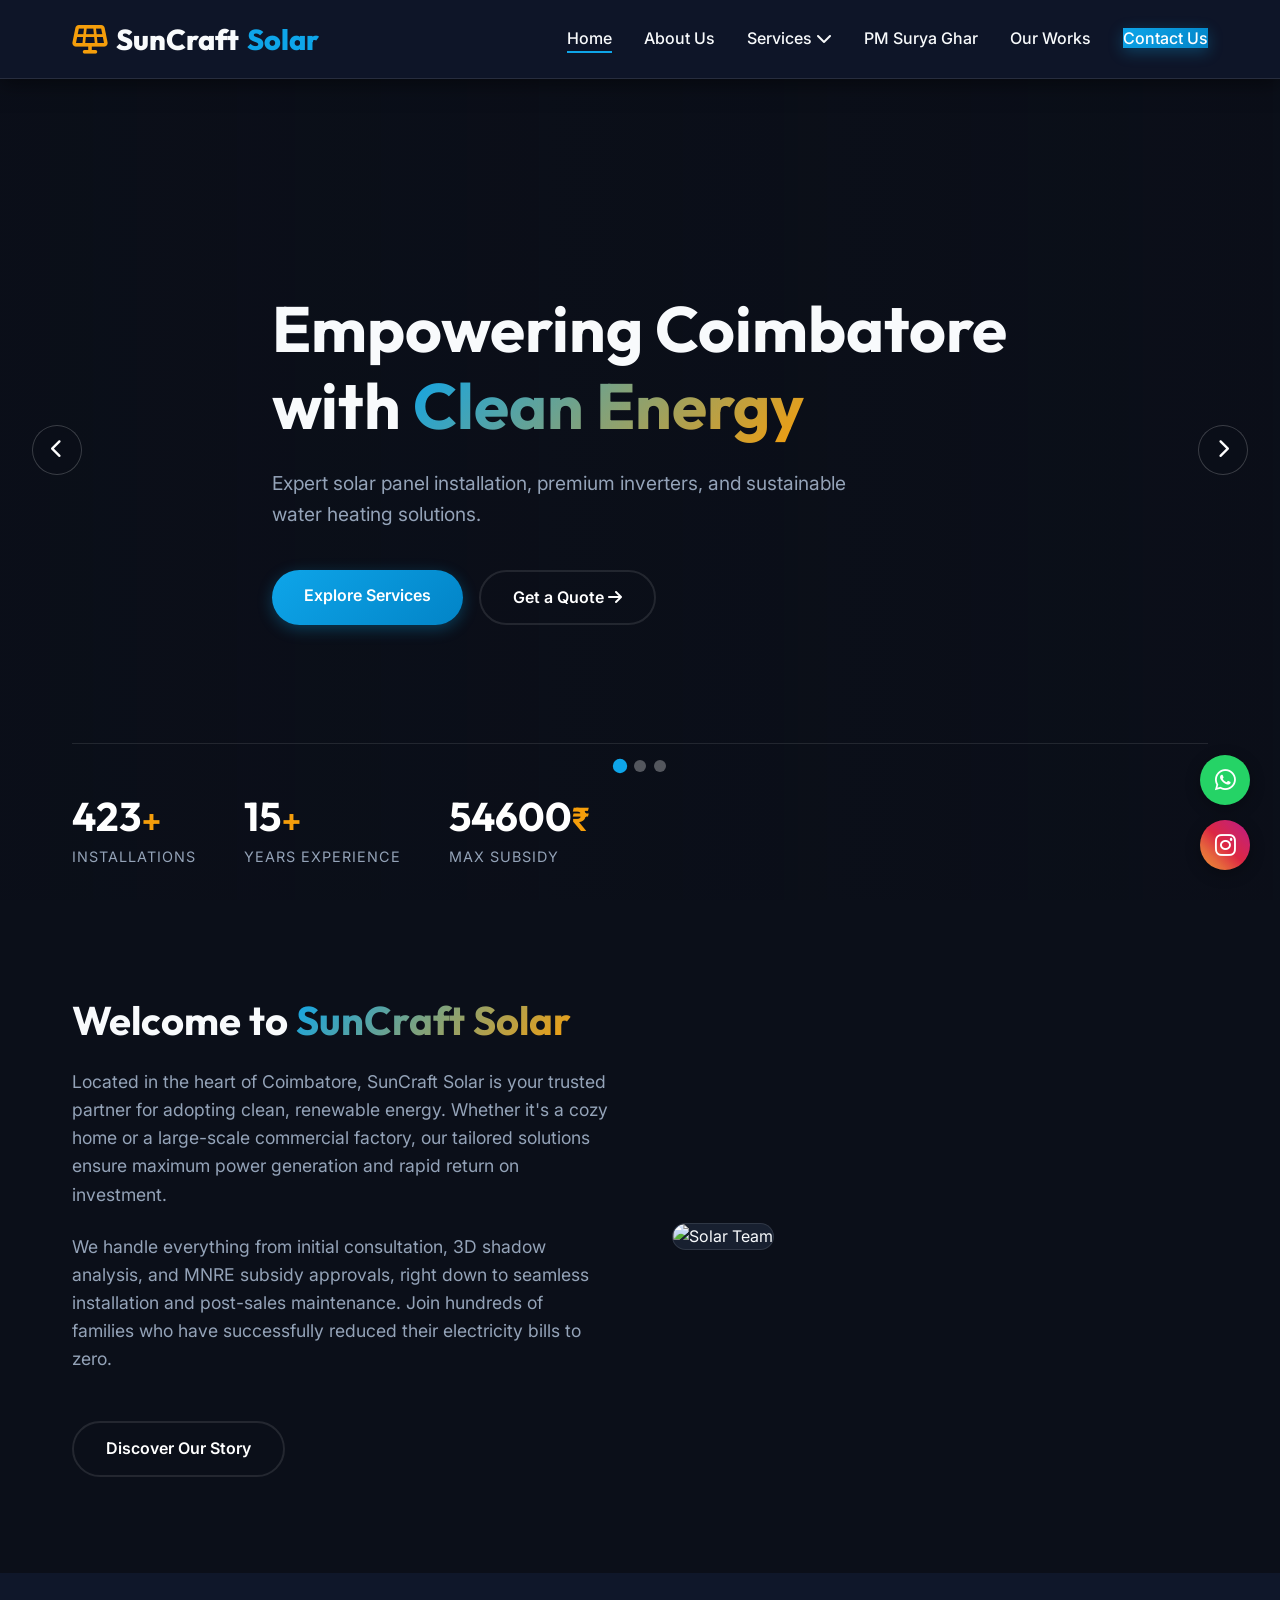
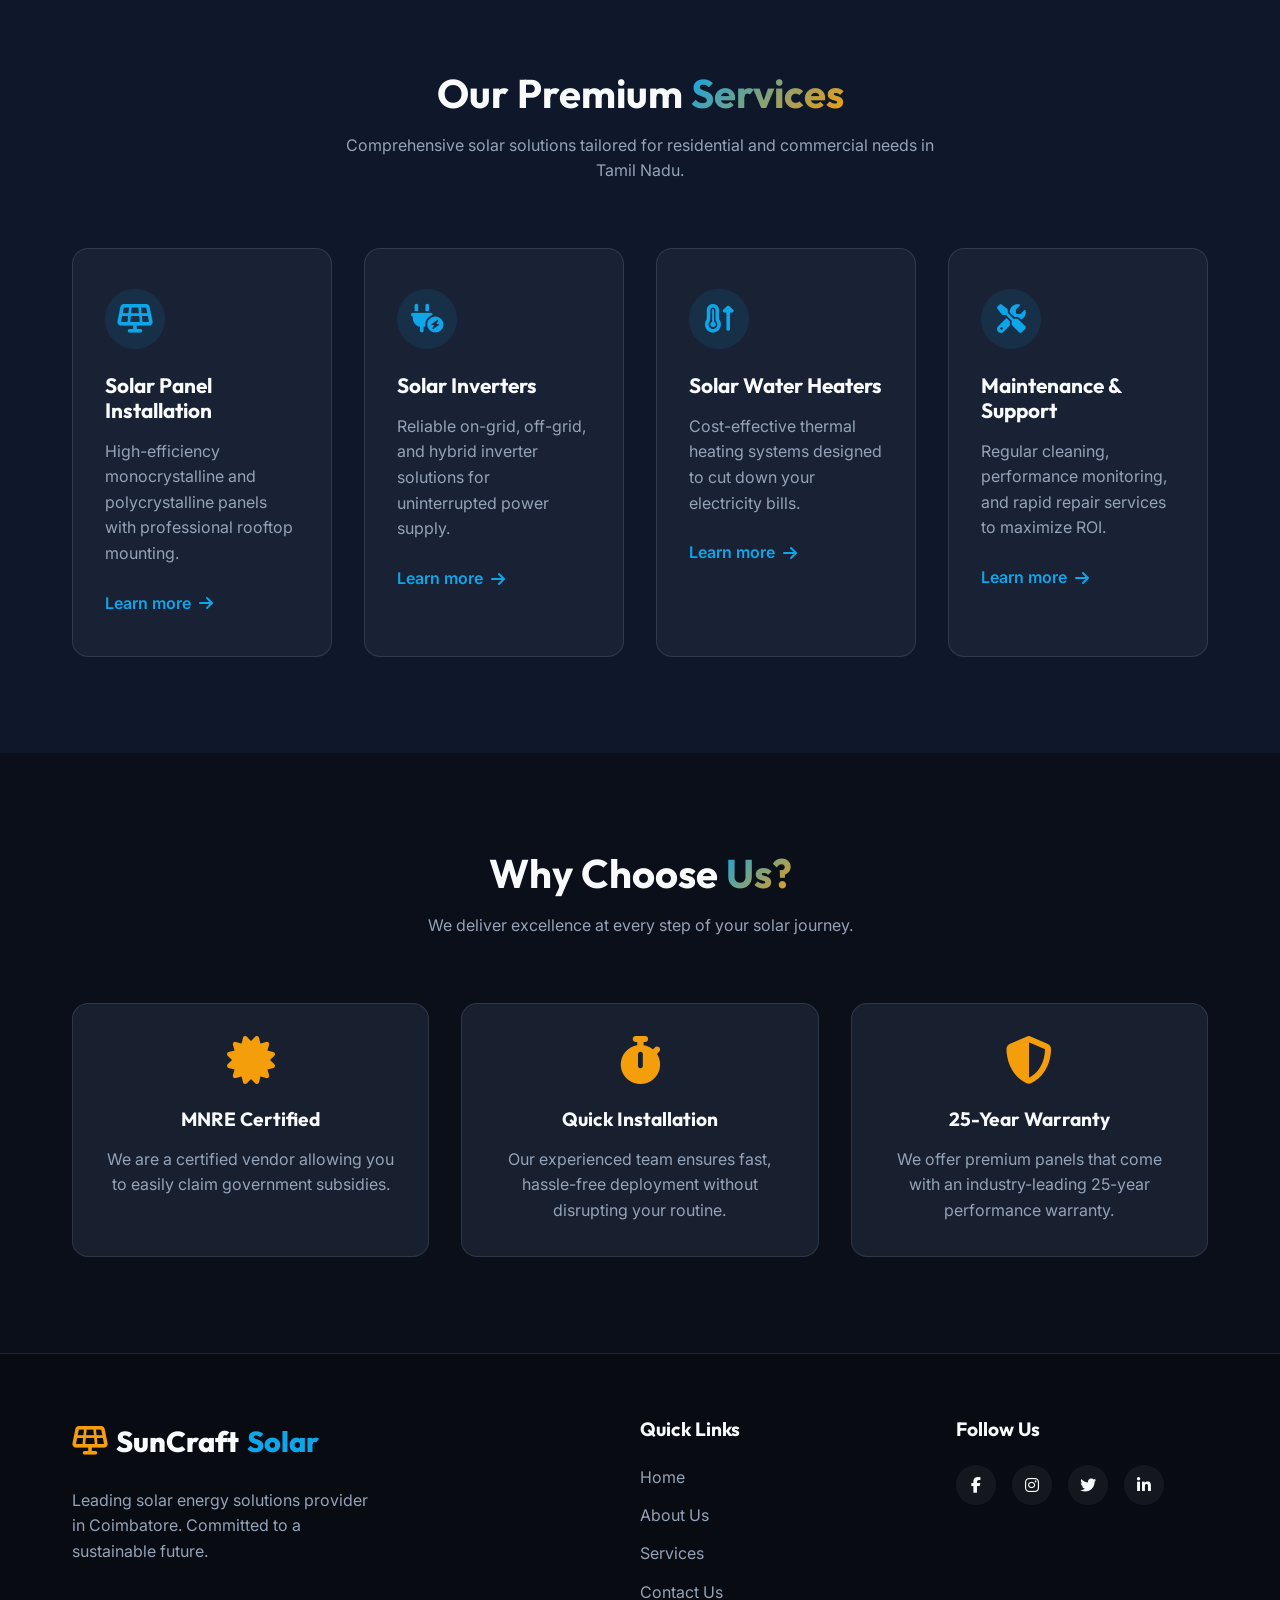
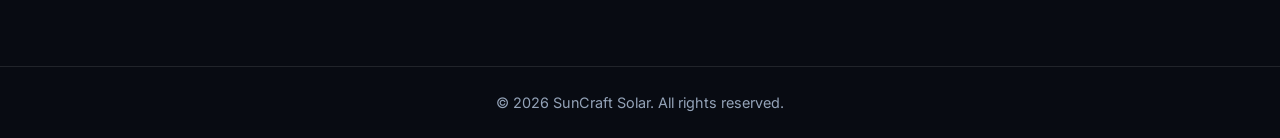
==== index.html @ 736abc5c "feat: add initial HTML, CSS, and JS files for SunCraft Solar website" ====
<!DOCTYPE html>
<html lang="en">
<head>
    <meta charset="UTF-8">
    <meta name="viewport" content="width=device-width, initial-scale=1.0">
    <title>Solar Power Solutions Coimbatore | Premium Solar Agency</title>
    <meta name="description" content="Top-tier solar panel installation, rooftop solar, and maintenance services in Coimbatore, Tamil Nadu. PM Surya Ghar subsidy experts.">
    <link rel="preconnect" href="https://fonts.googleapis.com">
    <link rel="preconnect" href="https://fonts.gstatic.com" crossorigin>
    <link href="https://fonts.googleapis.com/css2?family=Outfit:wght@300;400;600;800&family=Inter:wght@400;500;700&display=swap" rel="stylesheet">
    <link rel="stylesheet" href="https://cdnjs.cloudflare.com/ajax/libs/font-awesome/6.4.0/css/all.min.css">
    <link rel="stylesheet" href="styles.css">
</head>
<body>
    <nav class="navbar" id="navbar">
        <div class="container nav-container">
            <a href="index.html" class="logo">
                <i class="fa-solid fa-solar-panel"></i>
                SunCraft<span>Solar</span>
            </a>
            <ul class="nav-links">
                <li><a href="index.html" class="active">Home</a></li>
                <li><a href="about.html">About Us</a></li>
                <li class="dropdown">
                    <a href="services.html">Services <i class="fa-solid fa-chevron-down"></i></a>
                    <ul class="dropdown-menu">
                        <li><a href="services.html#install">Panel Installation</a></li>
                        <li><a href="services.html#inverter">Inverter Solutions</a></li>
                        <li><a href="services.html#water-heater">Water Heaters</a></li>
                        <li><a href="services.html#maintenance">Maintenance</a></li>
                    </ul>
                </li>
                <li><a href="pm-surya-ghar.html">PM Surya Ghar</a></li>
                <li><a href="ourwork.html">Our Works</a></li>
                <li><a href="contact.html" class="btn-primary">Contact Us</a></li>
            </ul>
            <div class="mobile-menu-btn">
                <i class="fa-solid fa-bars"></i>
            </div>
        </div>
    </nav>

    <header id="home" class="hero">
        <div class="hero-carousel" id="heroCarousel">
            <!-- Slide 1 -->
            <div class="slide active" style="background-image: url('https://images.unsplash.com/photo-1509391366360-2e959784a276?ixlib=rb-4.0.3&auto=format&fit=crop&w=1920&q=80')">
                <div class="hero-overlay"></div>
                <div class="container hero-content">
                    <h1 class="animate-up">Empowering Coimbatore with <span class="text-gradient">Clean Energy</span></h1>
                    <p class="animate-up delay-1">Expert solar panel installation, premium inverters, and sustainable water heating solutions.</p>
                    <div class="hero-buttons animate-up delay-2">
                        <a href="services.html" class="btn btn-primary">Explore Services</a>
                        <a href="contact.html" class="btn btn-secondary">Get a Quote <i class="fa-solid fa-arrow-right"></i></a>
                    </div>
                </div>
            </div>
            <!-- Slide 2 -->
            <div class="slide" style="background-image: url('https://images.unsplash.com/photo-1588345921523-c2dcdb7f1dcd?ixlib=rb-4.0.3&auto=format&fit=crop&w=1920&q=80')">
                <div class="hero-overlay"></div>
                <div class="container hero-content">
                    <h1 class="animate-up">Government Subsidy <span class="text-gradient">Up to ₹78,000</span></h1>
                    <p class="animate-up delay-1">MNRE registered vendor under the PM Surya Ghar Muft Bijli Yojana.</p>
                    <div class="hero-buttons animate-up delay-2">
                        <a href="pm-surya-ghar.html" class="btn btn-primary">Check Eligibility</a>
                    </div>
                </div>
            </div>
            <!-- Slide 3 -->
            <div class="slide" style="background-image: url('https://images.unsplash.com/photo-1613665813446-82a78c468a1d?ixlib=rb-4.0.3&auto=format&fit=crop&w=1920&q=80')">
                <div class="hero-overlay"></div>
                <div class="container hero-content">
                    <h1 class="animate-up">Sustainable <span class="text-gradient">Water Heating</span></h1>
                    <p class="animate-up delay-1">Cost-effective thermal heating systems designed to cut down your electricity bills.</p>
                    <div class="hero-buttons animate-up delay-2">
                        <a href="services.html#water-heater" class="btn btn-primary">View Products</a>
                    </div>
                </div>
            </div>
        </div>

        <button class="carousel-control prev" id="prevSlide"><i class="fa-solid fa-chevron-left"></i></button>
        <button class="carousel-control next" id="nextSlide"><i class="fa-solid fa-chevron-right"></i></button>
        <div class="carousel-indicators" id="carouselIndicators"></div>

        <div class="container static-hero-stats">
            <div class="stats-container animate-up delay-3">
                <div class="stat-box">
                    <h3 class="counter" data-target="500">0</h3><span>+</span>
                    <p>Installations</p>
                </div>
                <div class="stat-box">
                    <h3 class="counter" data-target="15">0</h3><span>+</span>
                    <p>Years Experience</p>
                </div>
                <div class="stat-box">
                    <h3 class="counter" data-target="78000">0</h3><span>₹</span>
                    <p>Max Subsidy</p>
                </div>
            </div>
        </div>
    </header>

    <section class="section intro-section">
        <div class="container about-grid">
            <div class="intro-content">
                <h2>Welcome to <span class="text-gradient">SunCraft Solar</span></h2>
                <p>Located in the heart of Coimbatore, SunCraft Solar is your trusted partner for adopting clean, renewable energy. Whether it's a cozy home or a large-scale commercial factory, our tailored solutions ensure maximum power generation and rapid return on investment.</p>
                <p>We handle everything from initial consultation, 3D shadow analysis, and MNRE subsidy approvals, right down to seamless installation and post-sales maintenance. Join hundreds of families who have successfully reduced their electricity bills to zero.</p>
                <a href="about.html" class="btn btn-secondary mt-4">Discover Our Story</a>
            </div>
            <div class="intro-image-wrapper">
                <img src="https://images.unsplash.com/photo-1592833159155-c62df1b65634?ixlib=rb-4.0.3&auto=format&fit=crop&w=800&q=80" alt="Solar Team" class="intro-img glass-panel">
            </div>
        </div>
    </section>

    <section id="services" class="services section dark-section">
        <div class="container">
            <div class="section-header">
                <h2>Our Premium <span class="text-gradient">Services</span></h2>
                <p>Comprehensive solar solutions tailored for residential and commercial needs in Tamil Nadu.</p>
            </div>
            <div class="services-grid">
                <div class="service-card">
                    <div class="icon-wrapper"><i class="fa-solid fa-solar-panel"></i></div>
                    <h3>Solar Panel Installation</h3>
                    <p>High-efficiency monocrystalline and polycrystalline panels with professional rooftop mounting.</p>
                    <a href="services.html#install" class="learn-more">Learn more <i class="fa-solid fa-arrow-right"></i></a>
                </div>
                <div class="service-card">
                    <div class="icon-wrapper"><i class="fa-solid fa-plug-circle-bolt"></i></div>
                    <h3>Solar Inverters</h3>
                    <p>Reliable on-grid, off-grid, and hybrid inverter solutions for uninterrupted power supply.</p>
                    <a href="services.html#inverter" class="learn-more">Learn more <i class="fa-solid fa-arrow-right"></i></a>
                </div>
                <div class="service-card">
                    <div class="icon-wrapper"><i class="fa-solid fa-temperature-arrow-up"></i></div>
                    <h3>Solar Water Heaters</h3>
                    <p>Cost-effective thermal heating systems designed to cut down your electricity bills.</p>
                    <a href="services.html#water-heater" class="learn-more">Learn more <i class="fa-solid fa-arrow-right"></i></a>
                </div>
                <div class="service-card">
                    <div class="icon-wrapper"><i class="fa-solid fa-screwdriver-wrench"></i></div>
                    <h3>Maintenance & Support</h3>
                    <p>Regular cleaning, performance monitoring, and rapid repair services to maximize ROI.</p>
                    <a href="services.html#maintenance" class="learn-more">Learn more <i class="fa-solid fa-arrow-right"></i></a>
                </div>
            </div>
        </div>
    </section>

    <section class="section why-choose-us">
        <div class="container">
            <div class="section-header">
                <h2>Why Choose <span class="text-gradient">Us?</span></h2>
                <p>We deliver excellence at every step of your solar journey.</p>
            </div>
            <div class="features-grid">
                <div class="feature-item">
                    <i class="fa-solid fa-certificate"></i>
                    <h4>MNRE Certified</h4>
                    <p>We are a certified vendor allowing you to easily claim government subsidies.</p>
                </div>
                <div class="feature-item">
                    <i class="fa-solid fa-stopwatch"></i>
                    <h4>Quick Installation</h4>
                    <p>Our experienced team ensures fast, hassle-free deployment without disrupting your routine.</p>
                </div>
                <div class="feature-item">
                    <i class="fa-solid fa-shield-halved"></i>
                    <h4>25-Year Warranty</h4>
                    <p>We offer premium panels that come with an industry-leading 25-year performance warranty.</p>
                </div>
            </div>
        </div>
    </section>

    <!-- Floating Social Icons -->
    <div class="floating-social">
        <a href="https://wa.me/919876543210" target="_blank" class="float-whatsapp">
            <i class="fa-brands fa-whatsapp"></i>
        </a>
        <a href="https://instagram.com" target="_blank" class="float-instagram">
            <i class="fa-brands fa-instagram"></i>
        </a>
    </div>

    <footer>
        <div class="container footer-content">
            <div class="footer-brand">
                <a href="index.html" class="logo">
                    <i class="fa-solid fa-solar-panel"></i>
                    SunCraft<span>Solar</span>
                </a>
                <p>Leading solar energy solutions provider in Coimbatore. Committed to a sustainable future.</p>
            </div>
            <div class="footer-links">
                <h4>Quick Links</h4>
                <ul>
                    <li><a href="index.html">Home</a></li>
                    <li><a href="about.html">About Us</a></li>
                    <li><a href="services.html">Services</a></li>
                    <li><a href="contact.html">Contact Us</a></li>
                </ul>
            </div>
            <div class="footer-social">
                <h4>Follow Us</h4>
                <div class="social-icons">
                    <a href="#"><i class="fa-brands fa-facebook-f"></i></a>
                    <a href="#"><i class="fa-brands fa-instagram"></i></a>
                    <a href="#"><i class="fa-brands fa-twitter"></i></a>
                    <a href="#"><i class="fa-brands fa-linkedin-in"></i></a>
                </div>
            </div>
        </div>
        <div class="footer-bottom">
            <p>&copy; 2026 SunCraft Solar. All rights reserved.</p>
        </div>
    </footer>

    <script src="script.js"></script>
</body>
</html>
---- styles.css ----
:root {
    /* Color Palette */
    --primary: #0ea5e9;
    --primary-dark: #0284c7;
    --secondary: #f59e0b;
    --dark-bg: #0f172a;
    --darker-bg: #0b0f19;
    --card-bg: rgba(30, 41, 59, 0.7);
    --text-main: #f8fafc;
    --text-muted: #94a3b8;
    --white: #ffffff;
    --border: rgba(255, 255, 255, 0.1);
    
    /* Typography */
    --font-heading: 'Outfit', sans-serif;
    --font-body: 'Inter', sans-serif;
    
    /* Transitions */
    --transition: all 0.3s cubic-bezier(0.4, 0, 0.2, 1);
}

* {
    margin: 0;
    padding: 0;
    box-sizing: border-box;
}

html {
    scroll-behavior: smooth;
}

body {
    font-family: var(--font-body);
    background-color: var(--darker-bg);
    color: var(--text-main);
    line-height: 1.6;
    overflow-x: hidden;
}

h1, h2, h3, h4, h5, h6 {
    font-family: var(--font-heading);
    font-weight: 700;
    line-height: 1.2;
}

a {
    text-decoration: none;
    color: inherit;
    transition: var(--transition);
}

ul {
    list-style: none;
}

.container {
    max-width: 1200px;
    margin: 0 auto;
    padding: 0 2rem;
}

.text-gradient {
    background: linear-gradient(135deg, var(--primary), var(--secondary));
    -webkit-background-clip: text;
    -webkit-text-fill-color: transparent;
    background-clip: text;
}

.btn {
    display: inline-block;
    padding: 0.8rem 2rem;
    border-radius: 50px;
    font-weight: 600;
    cursor: pointer;
    transition: var(--transition);
    text-align: center;
    border: none;
}

.btn-primary {
    background: linear-gradient(135deg, var(--primary), var(--primary-dark));
    color: var(--white);
    box-shadow: 0 4px 15px rgba(14, 165, 233, 0.3);
}

.btn-primary:hover {
    transform: translateY(-2px);
    box-shadow: 0 6px 20px rgba(14, 165, 233, 0.5);
    color: var(--white);
}

.btn-secondary {
    background: transparent;
    color: var(--white);
    border: 2px solid var(--border);
}

.btn-secondary:hover {
    border-color: var(--primary);
    background: rgba(14, 165, 233, 0.1);
}

.btn-block {
    display: block;
    width: 100%;
}

.mt-4 {
    margin-top: 1.5rem;
}

.glass-panel {
    background: var(--card-bg);
    backdrop-filter: blur(10px);
    -webkit-backdrop-filter: blur(10px);
    border: 1px solid var(--border);
    border-radius: 1rem;
}

/* Navbar */
.navbar {
    position: fixed;
    top: 0;
    left: 0;
    width: 100%;
    z-index: 1000;
    padding: 1.5rem 0;
    transition: var(--transition);
    background: transparent;
}

.navbar.scrolled {
    background: rgba(15, 23, 42, 0.95);
    backdrop-filter: blur(10px);
    padding: 1rem 0;
    box-shadow: 0 4px 20px rgba(0, 0, 0, 0.5);
    border-bottom: 1px solid var(--border);
}

.nav-container {
    display: flex;
    justify-content: space-between;
    align-items: center;
}

.logo {
    font-family: var(--font-heading);
    font-size: 1.8rem;
    font-weight: 800;
    display: flex;
    align-items: center;
    gap: 0.5rem;
}

.logo i {
    color: var(--secondary);
}

.logo span {
    color: var(--primary);
}

.nav-links {
    display: flex;
    align-items: center;
    gap: 2rem;
}

.nav-links li a {
    font-weight: 500;
    position: relative;
}

.nav-links li a:not(.btn-primary)::after {
    content: '';
    position: absolute;
    width: 0;
    height: 2px;
    bottom: -5px;
    left: 0;
    background: var(--primary);
    transition: var(--transition);
}

.nav-links li a:not(.btn-primary):hover::after,
.nav-links li a.active:not(.btn-primary)::after {
    width: 100%;
}

.dropdown {
    position: relative;
}

.dropdown-menu {
    position: absolute;
    top: 100%;
    left: 0;
    background: var(--dark-bg);
    min-width: 200px;
    border-radius: 0.5rem;
    padding: 1rem 0;
    opacity: 0;
    visibility: hidden;
    transform: translateY(10px);
    transition: var(--transition);
    box-shadow: 0 10px 30px rgba(0, 0, 0, 0.5);
    border: 1px solid var(--border);
}

.dropdown:hover .dropdown-menu {
    opacity: 1;
    visibility: visible;
    transform: translateY(0);
}

.dropdown-menu li {
    padding: 0.5rem 1.5rem;
}

.dropdown-menu li a::after {
    display: none;
}

.dropdown-menu li a:hover {
    color: var(--primary);
}

.mobile-menu-btn {
    display: none;
    font-size: 1.5rem;
    cursor: pointer;
}

/* Hero Section */
.hero {
    position: relative;
    min-height: 100vh;
    display: flex;
    align-items: center;
    background: url('https://images.unsplash.com/photo-1509391366360-2e959784a276?ixlib=rb-4.0.3&auto=format&fit=crop&w=1920&q=80') center/cover no-repeat;
    padding-top: 80px;
}

.hero-overlay {
    position: absolute;
    top: 0;
    left: 0;
    width: 100%;
    height: 100%;
    background: linear-gradient(to right, rgba(11, 15, 25, 0.95) 0%, rgba(11, 15, 25, 0.7) 100%);
}

.hero-content {
    position: relative;
    z-index: 1;
    max-width: 800px;
}

.hero h1 {
    font-size: 4rem;
    margin-bottom: 1.5rem;
}

.hero p {
    font-size: 1.2rem;
    color: var(--text-muted);
    margin-bottom: 2.5rem;
    max-width: 600px;
}

.hero-buttons {
    display: flex;
    gap: 1rem;
    margin-bottom: 4rem;
}

.stats-container {
    display: flex;
    gap: 3rem;
    padding-top: 3rem;
    border-top: 1px solid var(--border);
}

.stat-box h3 {
    font-size: 2.5rem;
    display: inline-block;
    color: var(--white);
}

.stat-box span {
    font-size: 2rem;
    color: var(--secondary);
    font-weight: 700;
}

.stat-box p {
    font-size: 0.9rem;
    color: var(--text-muted);
    margin: 0;
    text-transform: uppercase;
    letter-spacing: 1px;
}

/* Sections General */
.section {
    padding: 6rem 0;
}

.section-header {
    text-align: center;
    margin-bottom: 4rem;
}

.section-header h2 {
    font-size: 2.5rem;
    margin-bottom: 1rem;
}

.section-header p {
    color: var(--text-muted);
    max-width: 600px;
    margin: 0 auto;
}

/* Services Section */
.services-grid {
    display: grid;
    grid-template-columns: repeat(auto-fit, minmax(250px, 1fr));
    gap: 2rem;
}

.service-card {
    background: var(--card-bg);
    padding: 2.5rem 2rem;
    border-radius: 1rem;
    border: 1px solid var(--border);
    transition: var(--transition);
    position: relative;
    overflow: hidden;
}

.service-card::before {
    content: '';
    position: absolute;
    top: 0;
    left: 0;
    width: 100%;
    height: 3px;
    background: linear-gradient(90deg, var(--primary), var(--secondary));
    transform: scaleX(0);
    transform-origin: left;
    transition: var(--transition);
}

.service-card:hover {
    transform: translateY(-10px);
    box-shadow: 0 20px 40px rgba(0, 0, 0, 0.4);
}

.service-card:hover::before {
    transform: scaleX(1);
}

.icon-wrapper {
    width: 60px;
    height: 60px;
    background: rgba(14, 165, 233, 0.1);
    border-radius: 50%;
    display: flex;
    align-items: center;
    justify-content: center;
    font-size: 1.8rem;
    color: var(--primary);
    margin-bottom: 1.5rem;
    transition: var(--transition);
}

.service-card:hover .icon-wrapper {
    background: var(--primary);
    color: var(--white);
}

.service-card h3 {
    margin-bottom: 1rem;
    font-size: 1.3rem;
}

.service-card p {
    color: var(--text-muted);
    margin-bottom: 1.5rem;
}

.learn-more {
    color: var(--primary);
    font-weight: 600;
    display: inline-flex;
    align-items: center;
    gap: 0.5rem;
}

.learn-more i {
    transition: var(--transition);
}

.learn-more:hover i {
    transform: translateX(5px);
}

/* Subsidy Section */
.dark-section {
    background: var(--dark-bg);
    position: relative;
}

.subsidy-container {
    display: grid;
    grid-template-columns: 1fr 1fr;
    gap: 4rem;
    align-items: center;
}

.subsidy-content h2 {
    font-size: 2.5rem;
    margin-bottom: 1.5rem;
}

.subsidy-content p {
    color: var(--text-muted);
    font-size: 1.1rem;
    margin-bottom: 2rem;
}

.benefits-list li {
    display: flex;
    align-items: flex-start;
    gap: 1rem;
    margin-bottom: 1rem;
    color: var(--text-main);
}

.benefits-list i {
    color: var(--secondary);
    margin-top: 0.3rem;
}

.subsidy-image {
    min-height: 400px;
    background: url('https://images.unsplash.com/photo-1508514177221-188b1c77eca2?ixlib=rb-4.0.3&auto=format&fit=crop&w=800&q=80') center/cover no-repeat;
    border-radius: 1rem;
    position: relative;
    display: flex;
    align-items: flex-end;
    padding: 2rem;
}

.subsidy-card {
    background: rgba(15, 23, 42, 0.85);
    backdrop-filter: blur(10px);
    padding: 2rem;
    border-radius: 1rem;
    border: 1px solid var(--border);
}

.subsidy-icon {
    font-size: 2.5rem;
    color: var(--secondary);
    margin-bottom: 1rem;
}

/* Contact Section */
.contact-wrapper {
    display: grid;
    grid-template-columns: 1fr 1fr;
    gap: 4rem;
}

.info-item {
    display: flex;
    gap: 1.5rem;
    margin-bottom: 2.5rem;
}

.info-item i {
    width: 50px;
    height: 50px;
    background: rgba(14, 165, 233, 0.1);
    color: var(--primary);
    border-radius: 50%;
    display: flex;
    align-items: center;
    justify-content: center;
    font-size: 1.2rem;
    flex-shrink: 0;
}

.info-item h4 {
    margin-bottom: 0.5rem;
}

.info-item p {
    color: var(--text-muted);
}

.contact-form {
    padding: 2.5rem;
}

.form-group {
    margin-bottom: 1.5rem;
}

.form-group input,
.form-group select {
    width: 100%;
    padding: 1rem 1.5rem;
    background: rgba(11, 15, 25, 0.5);
    border: 1px solid var(--border);
    border-radius: 0.5rem;
    color: var(--text-main);
    font-family: var(--font-body);
    transition: var(--transition);
}

.form-group input:focus,
.form-group select:focus {
    outline: none;
    border-color: var(--primary);
    background: rgba(11, 15, 25, 0.8);
}

/* Footer */
footer {
    background: #080b12;
    padding: 4rem 0 0;
    border-top: 1px solid var(--border);
}

.footer-content {
    display: grid;
    grid-template-columns: 2fr 1fr 1fr;
    gap: 4rem;
    margin-bottom: 3rem;
}

.footer-brand p {
    color: var(--text-muted);
    margin-top: 1.5rem;
    max-width: 300px;
}

.footer-links h4,
.footer-social h4 {
    margin-bottom: 1.5rem;
    font-size: 1.2rem;
}

.footer-links ul li {
    margin-bottom: 0.8rem;
}

.footer-links a {
    color: var(--text-muted);
}

.footer-links a:hover {
    color: var(--primary);
    padding-left: 5px;
}

.social-icons {
    display: flex;
    gap: 1rem;
}

.social-icons a {
    width: 40px;
    height: 40px;
    background: rgba(255, 255, 255, 0.05);
    border-radius: 50%;
    display: flex;
    align-items: center;
    justify-content: center;
    color: var(--text-main);
}

.social-icons a:hover {
    background: var(--primary);
    transform: translateY(-3px);
}

.footer-bottom {
    text-align: center;
    padding: 1.5rem 0;
    border-top: 1px solid var(--border);
    color: var(--text-muted);
    font-size: 0.9rem;
}

/* Animations */
.animate-up {
    opacity: 0;
    transform: translateY(30px);
    animation: fadeInUp 0.8s ease forwards;
}

.delay-1 { animation-delay: 0.2s; }
.delay-2 { animation-delay: 0.4s; }
.delay-3 { animation-delay: 0.6s; }

@keyframes fadeInUp {
    to {
        opacity: 1;
        transform: translateY(0);
    }
}

/* Responsive Design */
@media (max-width: 992px) {
    .hero h1 { font-size: 3rem; }
    .subsidy-container, .contact-wrapper {
        grid-template-columns: 1fr;
        gap: 3rem;
    }
    .footer-content {
        grid-template-columns: 1fr 1fr;
    }
}

@media (max-width: 768px) {
    .nav-links {
        position: fixed;
        top: 0;
        right: -100%;
        width: 80%;
        max-width: 300px;
        height: 100vh;
        background: var(--darker-bg);
        flex-direction: column;
        justify-content: center;
        transition: var(--transition);
        border-left: 1px solid var(--border);
        box-shadow: -10px 0 30px rgba(0, 0, 0, 0.5);
    }
    
    .nav-links.active {
        right: 0;
    }
    
    .mobile-menu-btn {
        display: block;
        z-index: 1001;
    }
    
    .hero h1 { font-size: 2.5rem; }
    .hero-buttons { flex-direction: column; }
    .stats-container {
        flex-direction: column;
        gap: 1.5rem;
    }
    .footer-content {
        grid-template-columns: 1fr;
    }
}

/* Carousel Styles */
.hero {
    position: relative;
    min-height: 100vh;
    padding-top: 0; /* Remove top padding for full height slider */
    overflow: hidden;
    display: flex;
    flex-direction: column;
}

.hero-carousel {
    position: absolute;
    top: 0;
    left: 0;
    width: 100%;
    height: 100%;
}

.slide {
    position: absolute;
    top: 0;
    left: 0;
    width: 100%;
    height: 100%;
    background-size: cover;
    background-position: center;
    background-repeat: no-repeat;
    opacity: 0;
    transition: opacity 1s ease-in-out, transform 1s ease-in-out;
    transform: scale(1.05);
    display: flex;
    align-items: center;
    z-index: 1;
}

.slide.active {
    opacity: 1;
    transform: scale(1);
    z-index: 2;
}

.hero-overlay {
    position: absolute;
    top: 0;
    left: 0;
    width: 100%;
    height: 100%;
    background: linear-gradient(to right, rgba(11, 15, 25, 0.95) 0%, rgba(11, 15, 25, 0.6) 100%);
}

.hero-content {
    position: relative;
    z-index: 3;
    max-width: 800px;
    padding-top: 80px;
}

/* Reset animations when slide becomes active */
.slide h1, .slide p, .slide .hero-buttons {
    opacity: 0;
    transform: translateY(30px);
}

.slide.active h1 {
    animation: fadeInUp 0.8s ease forwards 0.3s;
}
.slide.active p {
    animation: fadeInUp 0.8s ease forwards 0.5s;
}
.slide.active .hero-buttons {
    animation: fadeInUp 0.8s ease forwards 0.7s;
}

.static-hero-stats {
    position: absolute;
    bottom: 2rem;
    left: 50%;
    transform: translateX(-50%);
    z-index: 10;
    width: 100%;
}

/* Carousel Controls */
.carousel-control {
    position: absolute;
    top: 50%;
    transform: translateY(-50%);
    z-index: 10;
    background: rgba(11, 15, 25, 0.5);
    color: var(--white);
    border: 1px solid rgba(255, 255, 255, 0.2);
    width: 50px;
    height: 50px;
    border-radius: 50%;
    cursor: pointer;
    display: flex;
    align-items: center;
    justify-content: center;
    font-size: 1.2rem;
    transition: var(--transition);
    backdrop-filter: blur(5px);
}

.carousel-control:hover {
    background: var(--primary);
    border-color: var(--primary);
}

.carousel-control.prev { left: 2rem; }
.carousel-control.next { right: 2rem; }

.carousel-indicators {
    position: absolute;
    bottom: 8rem;
    left: 50%;
    transform: translateX(-50%);
    z-index: 10;
    display: flex;
    gap: 0.5rem;
}

.indicator {
    width: 12px;
    height: 12px;
    border-radius: 50%;
    background: rgba(255, 255, 255, 0.3);
    cursor: pointer;
    transition: var(--transition);
}

.indicator.active {
    background: var(--primary);
    transform: scale(1.2);
}

/* Page Header for subpages */
.page-header {
    padding: 150px 0 80px;
    background: linear-gradient(to right, rgba(11, 15, 25, 0.95) 0%, rgba(11, 15, 25, 0.8) 100%), url('https://images.unsplash.com/photo-1508514177221-188b1c77eca2?ixlib=rb-4.0.3&auto=format&fit=crop&w=1920&q=80') center/cover;
    text-align: center;
}

.page-header h1 {
    font-size: 3.5rem;
    margin-bottom: 1rem;
}

.breadcrumb {
    color: var(--text-muted);
}

.breadcrumb a {
    color: var(--primary);
}

/* Gallery / Works */
.works-grid {
    display: grid;
    grid-template-columns: repeat(auto-fill, minmax(300px, 1fr));
    gap: 1.5rem;
    margin-top: 2rem;
}

.work-item {
    position: relative;
    border-radius: 1rem;
    overflow: hidden;
    height: 250px;
    border: 1px solid var(--border);
}

.work-item img {
    width: 100%;
    height: 100%;
    object-fit: cover;
    transition: transform 0.5s ease;
}

.work-overlay {
    position: absolute;
    bottom: 0;
    left: 0;
    width: 100%;
    padding: 2rem 1.5rem 1.5rem;
    background: linear-gradient(to top, rgba(0,0,0,0.9), transparent);
    color: var(--white);
    transform: translateY(100%);
    transition: transform 0.3s ease;
}

.work-item:hover img {
    transform: scale(1.1);
}

.work-item:hover .work-overlay {
    transform: translateY(0);
}

/* About Section Specifics */
.about-grid {
    display: grid;
    grid-template-columns: 1fr 1fr;
    gap: 4rem;
    align-items: center;
}

.about-img {
    border-radius: 1rem;
    overflow: hidden;
    border: 1px solid var(--border);
    position: relative;
}

.about-img img {
    width: 100%;
    display: block;
}

/* Floating Social */
.floating-social {
    position: fixed;
    bottom: 30px;
    right: 30px;
    display: flex;
    flex-direction: column;
    gap: 15px;
    z-index: 1000;
}

.floating-social a {
    width: 50px;
    height: 50px;
    border-radius: 50%;
    display: flex;
    align-items: center;
    justify-content: center;
    font-size: 1.5rem;
    color: var(--white);
    box-shadow: 0 4px 15px rgba(0,0,0,0.3);
    transition: var(--transition);
}

.floating-social a:hover {
    transform: scale(1.1);
}

.float-whatsapp {
    background-color: #25d366;
}

.float-instagram {
    background: linear-gradient(45deg, #f09433 0%, #e6683c 25%, #dc2743 50%, #cc2366 75%, #bc1888 100%);
}

/* Intro Section */
.intro-section {
    background: var(--darker-bg);
}

.intro-content h2 {
    font-size: 2.5rem;
    margin-bottom: 1.5rem;
}

.intro-content p {
    color: var(--text-muted);
    font-size: 1.1rem;
    margin-bottom: 1.5rem;
}

.intro-img {
    width: 100%;
    border-radius: 1rem;
    border: 1px solid var(--border);
}

/* Why Choose Us */
.features-grid {
    display: grid;
    grid-template-columns: repeat(auto-fit, minmax(250px, 1fr));
    gap: 2rem;
}

.feature-item {
    text-align: center;
    padding: 2rem;
    background: var(--card-bg);
    border-radius: 1rem;
    border: 1px solid var(--border);
    transition: var(--transition);
}

.feature-item:hover {
    transform: translateY(-5px);
    border-color: var(--primary);
}

.feature-item i {
    font-size: 3rem;
    color: var(--secondary);
    margin-bottom: 1.5rem;
}

.feature-item h4 {
    font-size: 1.2rem;
    margin-bottom: 1rem;
}

.feature-item p {
    color: var(--text-muted);
}

/* Service Detail Sections */
.service-detail-section {
    padding: 6rem 0;
}

.service-detail-img img {
    width: 100%;
    border-radius: 1rem;
}

.service-detail-content h2 {
    font-size: 2.5rem;
    margin-bottom: 1.5rem;
}

.service-detail-content p {
    color: var(--text-muted);
    font-size: 1.1rem;
    margin-bottom: 1.5rem;
}
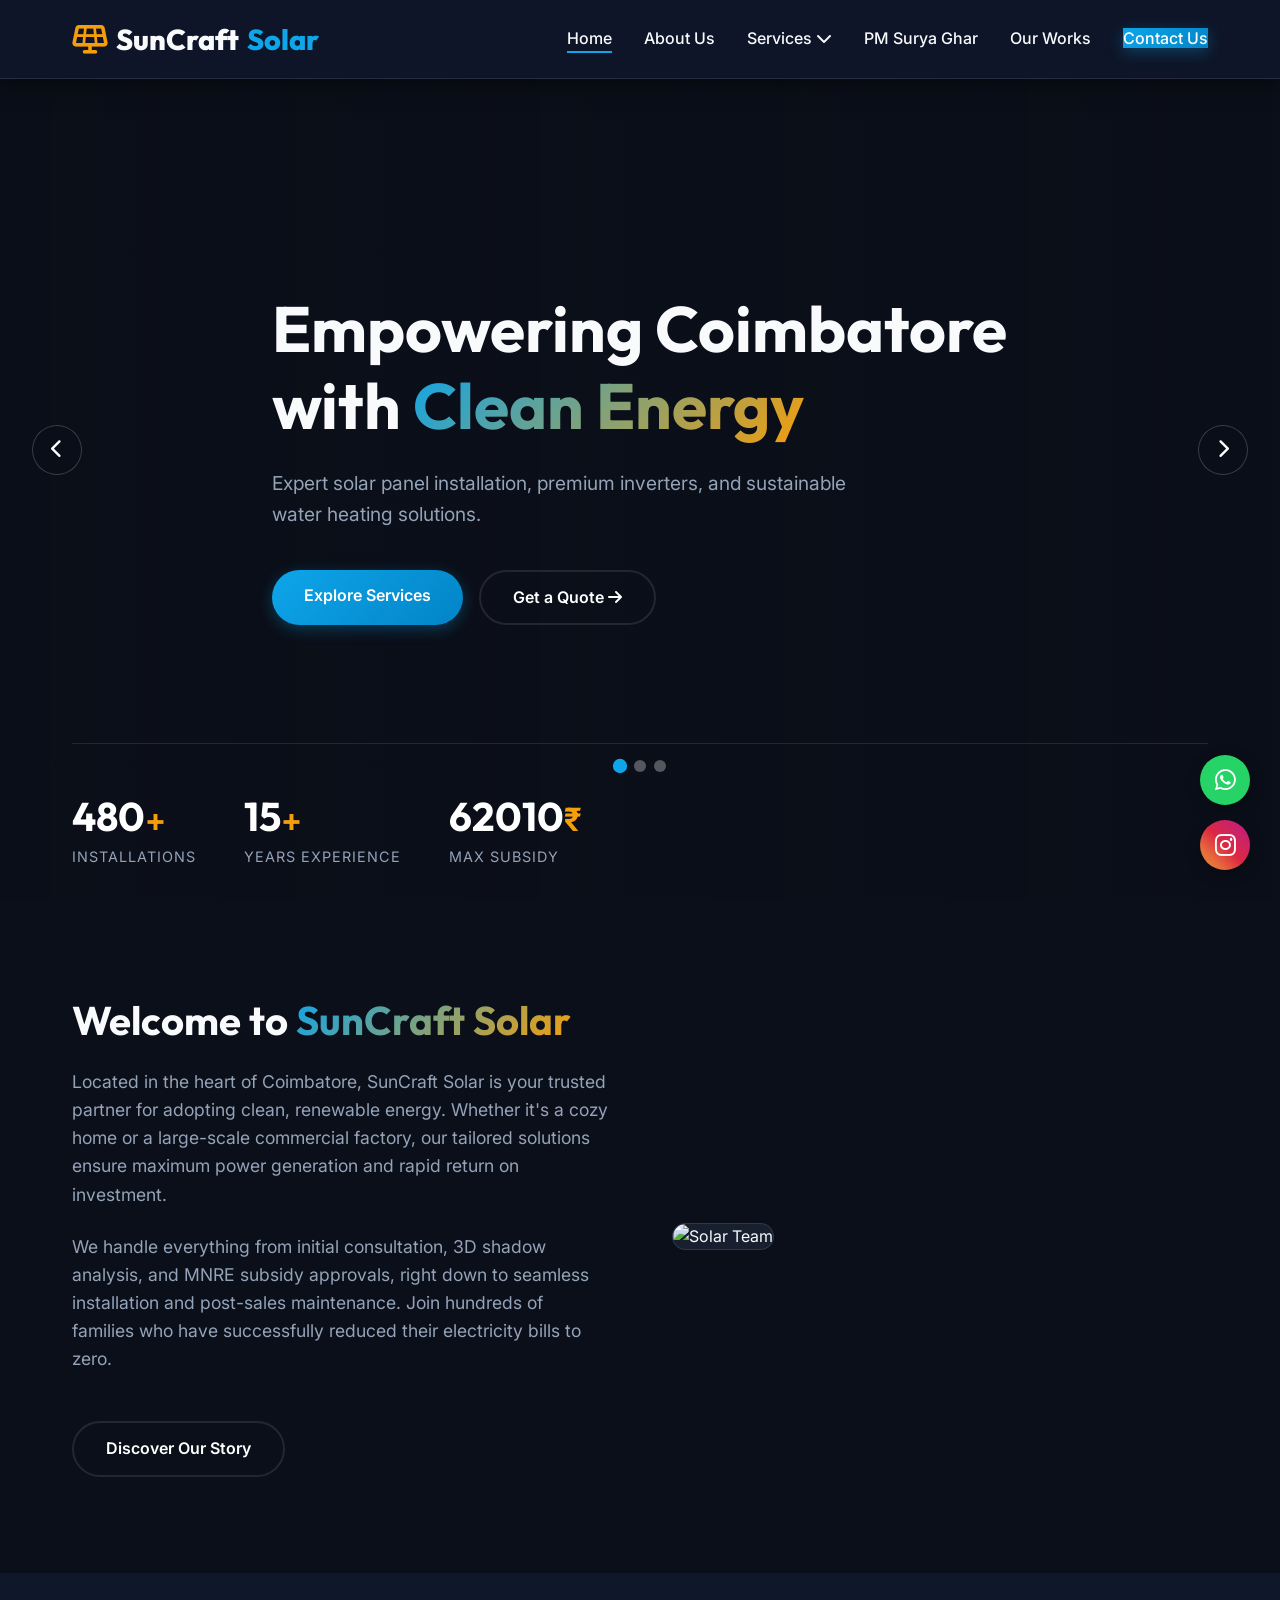
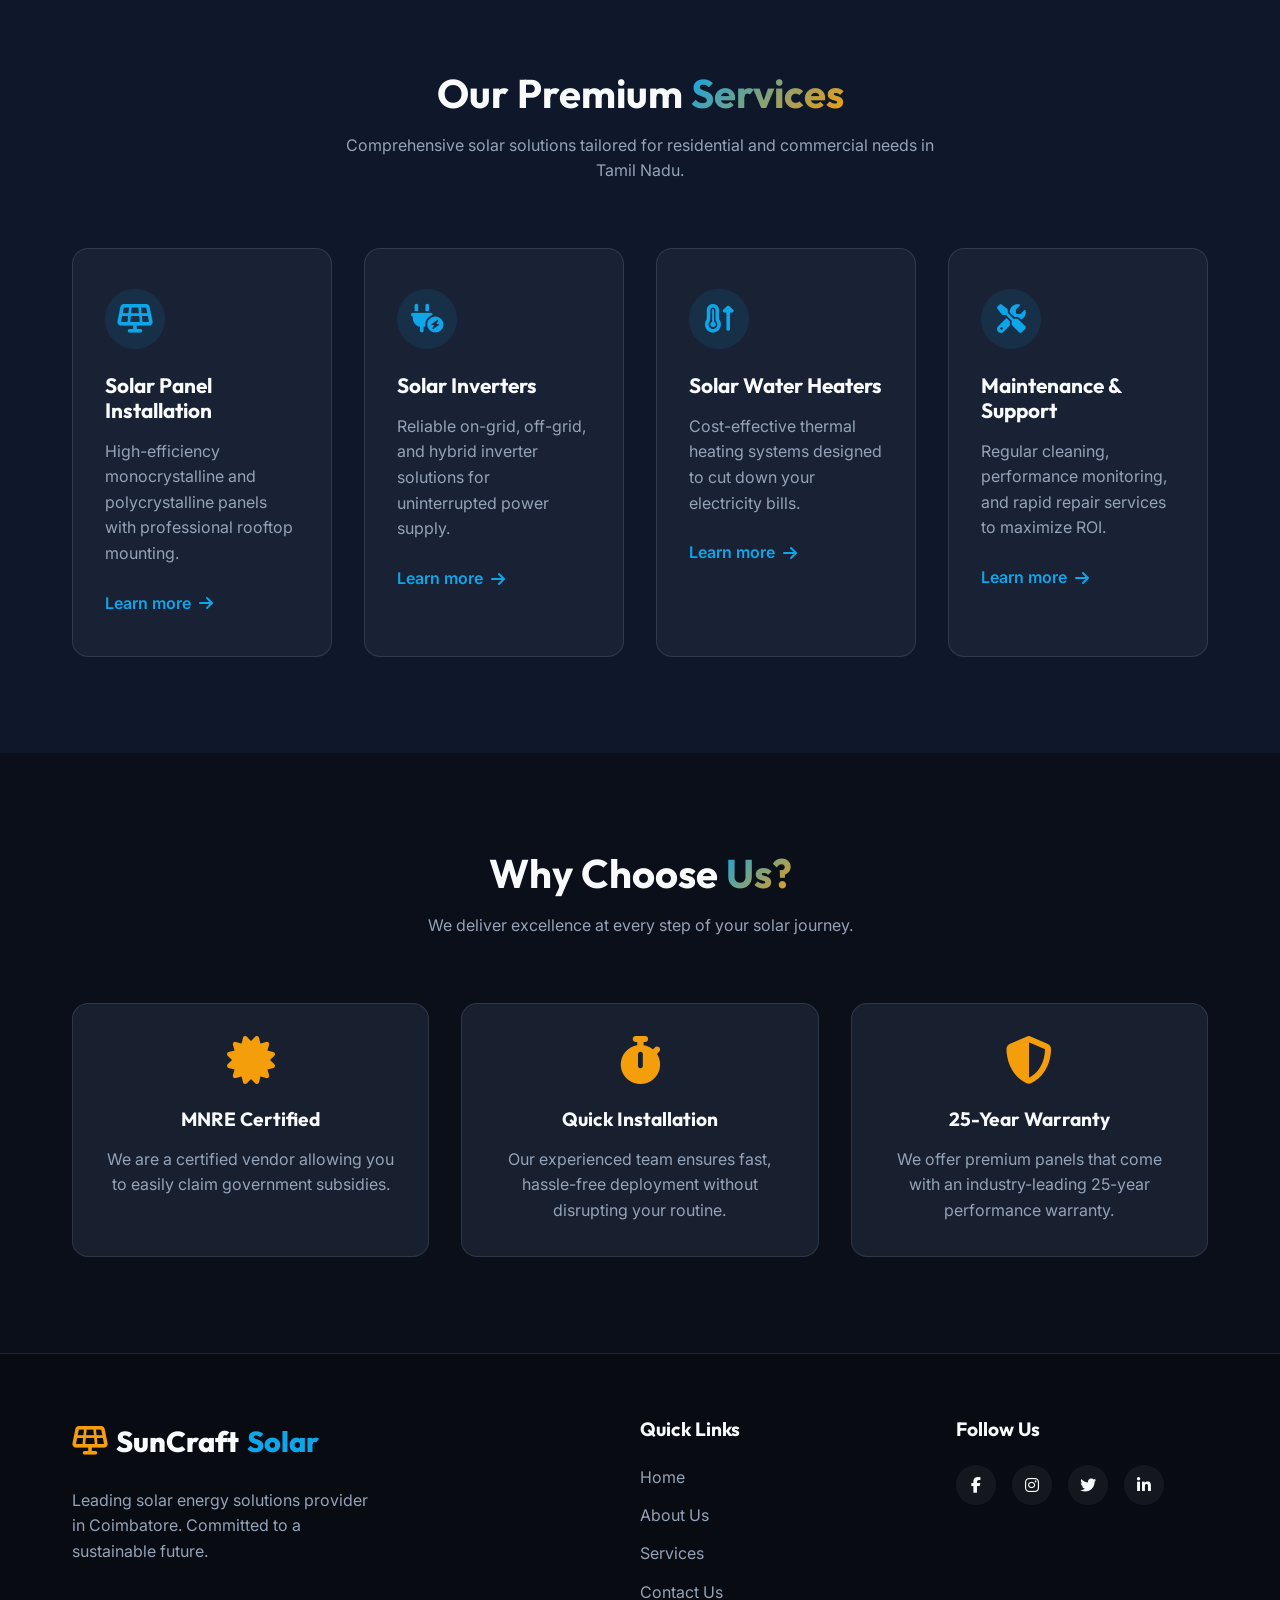
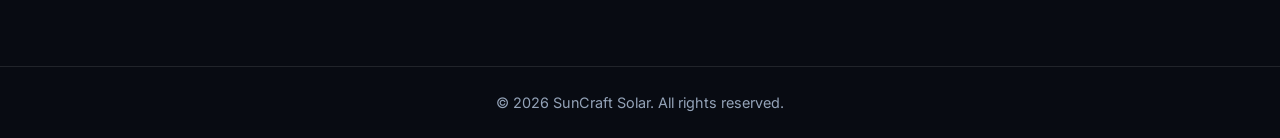
==== commit 97ef8deb: "feat: add hero background videos and mobile menu button with responsive styles" ====
--- a/index.html
+++ b/index.html
@@ -41,6 +41,15 @@
     </nav>
 
     <header id="home" class="hero">
+        <!-- Background Video for Laptop/Tablet -->
+        <video autoplay muted loop playsinline class="hero-video d-none-mobile">
+            <source src="desktop.mp4" type="video/mp4">
+        </video>
+        <!-- Background Video for Mobile -->
+        <video autoplay muted loop playsinline class="hero-video d-none-desktop">
+            <source src="mobile.mp4" type="video/mp4">
+        </video>
+
         <div class="hero-carousel" id="heroCarousel">
             <!-- Slide 1 -->
             <div class="slide active" style="background-image: url('https://images.unsplash.com/photo-1509391366360-2e959784a276?ixlib=rb-4.0.3&auto=format&fit=crop&w=1920&q=80')">
--- a/styles.css
+++ b/styles.css
@@ -672,6 +672,33 @@
     flex-direction: column;
 }
 
+.hero-video {
+    position: absolute;
+    top: 0;
+    left: 0;
+    width: 100%;
+    height: 100%;
+    object-fit: cover;
+    z-index: 0;
+}
+
+/* Hide slide backgrounds globally now that we have videos for all devices */
+.hero .slide {
+    background-image: none !important;
+    background-color: transparent !important;
+}
+
+@media (max-width: 767px) {
+    .d-none-mobile {
+        display: none !important;
+    }
+}
+@media (min-width: 768px) {
+    .d-none-desktop {
+        display: none !important;
+    }
+}
+
 .hero-carousel {
     position: absolute;
     top: 0;
@@ -994,3 +1021,125 @@
     font-size: 1.1rem;
     margin-bottom: 1.5rem;
 }
+
+/* Additional Responsive Fixes */
+@media (max-width: 992px) {
+    .about-grid {
+        grid-template-columns: 1fr !important;
+        gap: 2rem !important;
+    }
+    
+    /* Reset alternating layout on mobile */
+    .about-grid[style*="direction: rtl;"] {
+        direction: ltr !important;
+    }
+    .service-detail-content, .service-detail-img {
+        direction: ltr !important;
+    }
+    
+    .page-header {
+        padding: 120px 0 60px;
+    }
+    
+    .page-header h1 {
+        font-size: 2.5rem;
+    }
+    
+    .hero-content {
+        padding-top: 60px;
+    }
+    
+    .hero h1 {
+        font-size: 2.8rem;
+    }
+    
+    .floating-social {
+        bottom: 15px;
+        right: 15px;
+    }
+    
+    .floating-social a {
+        width: 45px;
+        height: 45px;
+        font-size: 1.3rem;
+    }
+}
+
+@media (max-width: 768px) {
+    .hero {
+        min-height: auto;
+    }
+    
+    .hero-carousel {
+        position: relative;
+        height: 75vh;
+    }
+    
+    .static-hero-stats {
+        position: relative;
+        bottom: auto;
+        left: auto;
+        transform: none;
+        background: var(--dark-bg);
+        padding: 3rem 0;
+        z-index: 10;
+        border-bottom: 1px solid var(--border);
+    }
+    
+    .stats-container {
+        padding-top: 0;
+        border-top: none;
+        flex-direction: column;
+        gap: 2rem;
+        align-items: center;
+        text-align: center;
+    }
+
+    .hero h1 {
+        font-size: 2.2rem;
+    }
+    
+    .hero p {
+        font-size: 1rem;
+        margin-bottom: 1.5rem;
+    }
+    
+    .carousel-indicators {
+        bottom: 2rem;
+    }
+    
+    .section {
+        padding: 4rem 0;
+    }
+    
+    .carousel-control {
+        display: none !important;
+    }
+    
+    .service-detail-img img, .intro-img, .about-img img {
+        margin-bottom: 1rem;
+    }
+    
+    /* Fix for dropdown menu on mobile */
+    .dropdown-menu {
+        position: static;
+        opacity: 1;
+        visibility: visible;
+        transform: none;
+        background: transparent;
+        box-shadow: none;
+        border: none;
+        padding: 0;
+        display: none;
+        text-align: center;
+    }
+    
+    .dropdown:hover .dropdown-menu,
+    .dropdown:active .dropdown-menu {
+        display: block;
+    }
+    
+    .dropdown-menu li {
+        padding: 0.5rem 0;
+    }
+}
